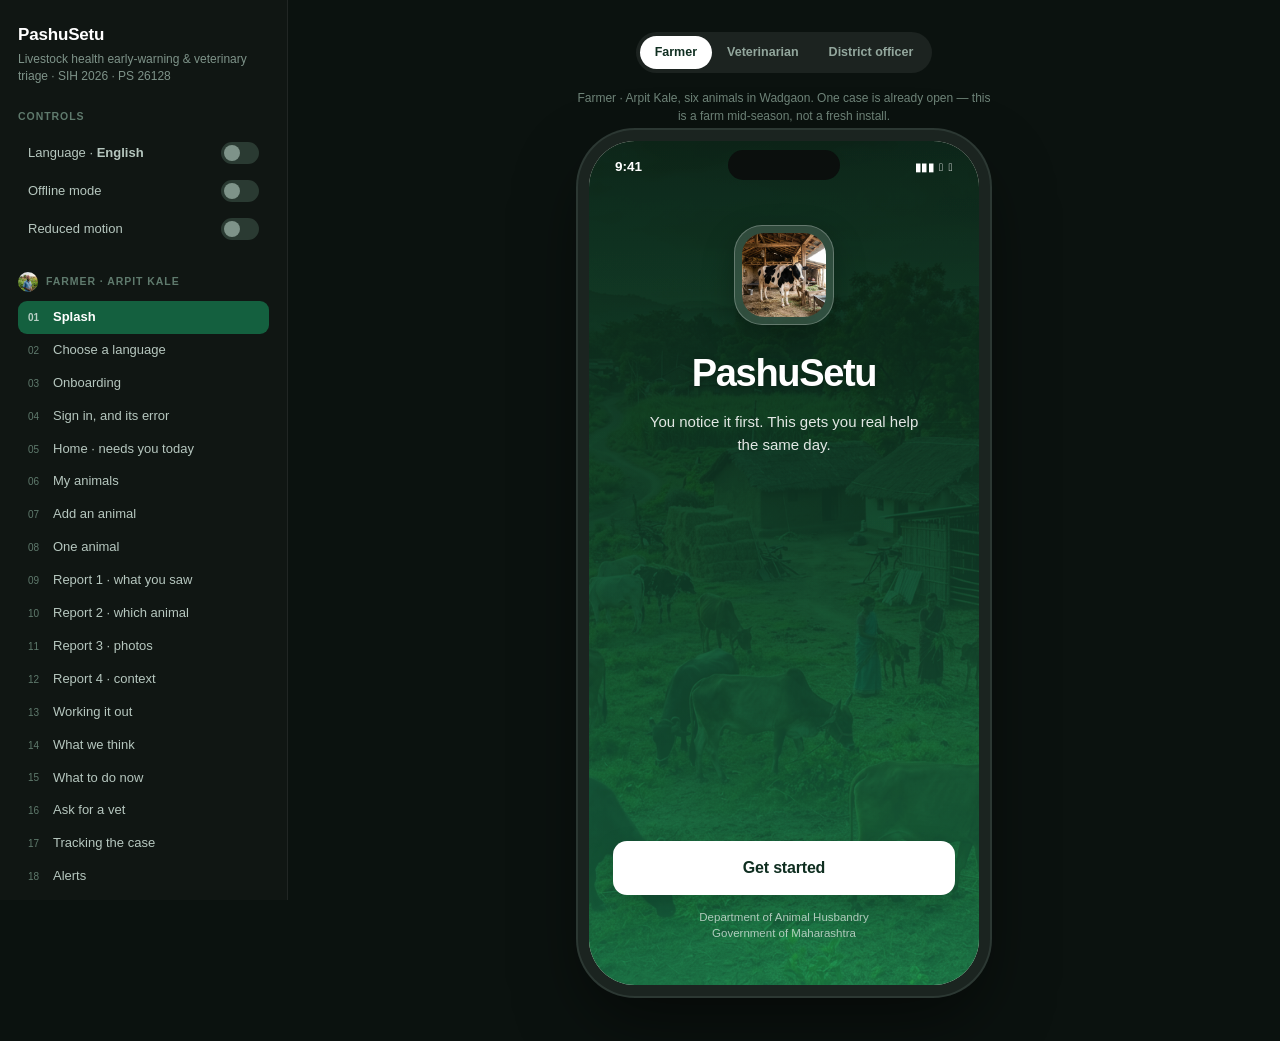
==== index.html @ 58abcb55 "Fix Vercel 500 crash, broken image paths, enable PWA, add animal feature and full i18n support" ====
<!doctype html>
<html lang="en">
<head>
<meta charset="utf-8">
<meta name="viewport" content="width=device-width,initial-scale=1,maximum-scale=1,user-scalable=no">
<meta name="theme-color" content="#12452E">
<meta name="mobile-web-app-capable" content="yes">
<meta name="apple-mobile-web-app-capable" content="yes">
<meta name="apple-mobile-web-app-status-bar-style" content="black-translucent">
<meta name="apple-mobile-web-app-title" content="PashuSetu">
<title>PashuSetu — Interactive Prototype</title>
<link rel="manifest" href="/manifest.webmanifest">
<link rel="icon" type="image/png" sizes="192x192" href="/icons/icon-192.png">
<link rel="apple-touch-icon" href="/icons/icon-192.png">
<link rel="stylesheet" href="styles.css?v=1787933871">
</head>
<body>
<div class="stage">

  <aside class="panel">
    <h1>PashuSetu</h1>
    <div class="sub">Livestock health early-warning &amp; veterinary triage · SIH 2026 · PS 26128</div>

    <div class="grp">
      <div class="grp-t">Controls</div>
      <button class="tog" id="tog-lang"><span>Language · <b id="langv">English</b></span><span class="sw"></span></button>
      <button class="tog" id="tog-off"><span>Offline mode</span><span class="sw"></span></button>
      <button class="tog" id="tog-rm"><span>Reduced motion</span><span class="sw"></span></button>
    </div>

    <div class="grp" id="nav-farmer">
      <div class="grp-t" style="display:flex;align-items:center;gap:8px"><img src="/images/farmer.png" style="width:20px;height:20px;border-radius:50%;object-fit:cover"> Farmer · Arpit Kale</div>
    </div>
    <div class="grp" id="nav-vet">
      <div class="grp-t" style="display:flex;align-items:center;gap:8px"><img src="/images/vet.png" style="width:20px;height:20px;border-radius:50%;object-fit:cover"> Veterinarian · Dr. Deshmukh</div>
    </div>
    <div class="grp" id="nav-officer">
      <div class="grp-t" style="display:flex;align-items:center;gap:8px"><img src="/images/officer.png" style="width:20px;height:20px;border-radius:50%;object-fit:cover"> District officer · Dr. Kulkarni</div>
    </div>
    <div class="grp" id="nav-states">
      <div class="grp-t">States &amp; edge cases</div>
    </div>
  </aside>

  <main class="devwrap">
    <div class="devhead">
      <div class="role">
        <button data-role="farmer" class="on">Farmer</button>
        <button data-role="vet">Veterinarian</button>
        <button data-role="officer">District officer</button>
      </div>
    </div>
    <div class="devnote" id="devnote">Tap through the app. Use the left panel to jump to any screen or toggle offline, language and reduced motion.</div>

    <div class="device" style="margin-top:16px">
      <div class="notch"></div>
      <div class="statusbar" id="sb">
        <span class="tabnum">9:41</span>
        <span class="sb-r"><span id="sb-net">▮▮▮</span><span>􀙇</span><span>􀛨</span></span>
      </div>
      <div class="viewport" id="vp"></div>
      <div class="scrim" id="scrim"></div>
      <div class="sheet" id="sheet"></div>
      <div class="pill" id="pill"></div>
      <div class="toast" id="toast"></div>
      <div class="interrupt" id="interrupt"></div>
    </div>
  </main>
</div>

<script src="data.js?v=1787933871"></script>
<script src="app.js?v=1787933871"></script>
<script>
if ('serviceWorker' in navigator) {
  window.addEventListener('load', function() {
    navigator.serviceWorker.register('/sw.js').then(function(reg) {
      console.log('PWA ServiceWorker registered:', reg.scope);
    }).catch(function(err) {
      console.log('PWA ServiceWorker registration failed:', err);
    });
  });
}
</script>
</body>
</html>
---- styles.css ----
/* ============================================================
   PashuSetu — Design System
   See ../docs/07-design-system.md
   ============================================================ */

:root{
  /* risk scale — desaturated one notch so it reads as information, not decoration */
  --risk-critical:#BE2C22; --risk-critical-bg:#FBEAE7; --risk-critical-ink:#8E1C15;
  --risk-high:#D2620F;     --risk-high-bg:#FAEDE1;     --risk-high-ink:#8A3F06;
  --risk-moderate:#DFA100; --risk-moderate-bg:#FAF1DA; --risk-moderate-ink:#7A5800;
  --risk-low:#2C7A45;      --risk-low-bg:#E7F2E9;      --risk-low-ink:#1F5B32;
  --risk-unknown:#8A867B;  --risk-unknown-bg:#F0EEE7;  --risk-unknown-ink:#5C594F;
  /* brand — one accent, used sparingly */
  --brand-900:#0F2E20; --brand-800:#12452E; --brand-700:#14603F; --brand-600:#1B7A4E;
  --brand-300:#8FC2A9; --brand-100:#E1EFE7; --brand-50:#F1F7F3;
  --accent-600:#B26B23; --accent-100:#F7EBDA;
  /* neutrals — warm paper, so white cards actually separate from the canvas */
  --ink-900:#191B17; --ink-800:#2A2D27; --ink-700:#3F423B; --ink-600:#66635A;
  --ink-400:#95917F; --line:#E5E0D5; --line-soft:#EFEBE2;
  --surface:#FFFFFF; --surface-2:#FAF8F3; --canvas:#F4F1E9;
  /* radius */
  --r-sm:12px; --r-md:16px; --r-lg:24px; --r-full:999px;
  /* elevation — three levels, used only for things genuinely above the page */
  --e1:0 1px 2px rgba(25,27,23,.04);
  --e2:0 6px 20px rgba(25,27,23,.09);
  --e3:0 16px 40px rgba(25,27,23,.18);
  /* motion */
  --m-instant:120ms; --m-quick:200ms; --m-flow:320ms;
  --ease:cubic-bezier(.2,0,0,1); --ease-flow:cubic-bezier(.32,.72,0,1);
}

*,*::before,*::after{box-sizing:border-box;margin:0;padding:0}
html{-webkit-text-size-adjust:100%}
body{
  font-family:-apple-system,BlinkMacSystemFont,"Segoe UI",Roboto,"Noto Sans Devanagari",sans-serif;
  background:#0B120F; color:var(--ink-900);
  font-size:16px; line-height:1.5; -webkit-font-smoothing:antialiased;
  -moz-osx-font-smoothing:grayscale; min-height:100vh;
}
/* type scale */
.t-display{font-size:52px;line-height:.98;font-weight:700;letter-spacing:-.04em}
.t-h1{font-size:30px;line-height:1.14;font-weight:700;letter-spacing:-.03em}
.t-h2{font-size:20px;line-height:1.3;font-weight:680;letter-spacing:-.018em}
.t-h3{font-size:16.5px;line-height:1.32;font-weight:650;letter-spacing:-.012em}
.over{font-size:11px;font-weight:700;letter-spacing:.10em;text-transform:uppercase;color:var(--ink-400)}
button{font:inherit;color:inherit;background:none;border:none;cursor:pointer;-webkit-tap-highlight-color:transparent}
input{font:inherit;color:inherit}
.tabnum{font-variant-numeric:tabular-nums}

/* ============================ STAGE ============================ */
.stage{display:flex;min-height:100vh;align-items:flex-start;gap:0}

/* -------- director panel -------- */
.panel{
  width:288px;flex:none;height:100vh;overflow-y:auto;position:sticky;top:0;
  background:#101613;border-right:1px solid rgba(255,255,255,.07);padding:22px 18px 40px;
}
.panel h1{font-size:17px;font-weight:700;color:#fff;letter-spacing:-.01em}
.panel .sub{font-size:12px;color:#7E9389;margin-top:3px;line-height:1.45}
.panel .grp{margin-top:24px}
.panel .grp-t{font-size:10.5px;font-weight:700;letter-spacing:.09em;text-transform:uppercase;color:#5F7A6D;margin-bottom:9px}
.jump{
  display:flex;align-items:center;gap:9px;width:100%;text-align:left;padding:8px 10px;border-radius:9px;
  font-size:13px;color:#B6C7BF;transition:background var(--m-instant),color var(--m-instant);line-height:1.3;
}
.jump:hover{background:rgba(255,255,255,.06);color:#fff}
.jump.on{background:var(--brand-700);color:#fff;font-weight:600}
.jump .n{font-size:10px;color:#5F7A6D;width:16px;flex:none;font-variant-numeric:tabular-nums}
.jump.on .n{color:rgba(255,255,255,.7)}

.tog{display:flex;align-items:center;justify-content:space-between;gap:8px;padding:8px 10px;border-radius:9px;width:100%;font-size:13px;color:#B6C7BF}
.tog:hover{background:rgba(255,255,255,.06)}
.sw{width:38px;height:22px;border-radius:99px;background:#2A3A32;position:relative;flex:none;transition:background var(--m-quick)}
.sw::after{content:"";position:absolute;top:3px;left:3px;width:16px;height:16px;border-radius:50%;background:#7E9389;transition:transform var(--m-quick) var(--ease),background var(--m-quick)}
.tog.on .sw{background:var(--brand-700)}
.tog.on .sw::after{transform:translateX(16px);background:#fff}

/* -------- device -------- */
.devwrap{flex:1;display:flex;flex-direction:column;align-items:center;padding:32px 24px 56px;min-height:100vh}
.devhead{display:flex;align-items:center;gap:10px;margin-bottom:16px;flex-wrap:wrap;justify-content:center}
.role{display:flex;background:rgba(255,255,255,.07);border-radius:var(--r-full);padding:4px}
.role button{padding:7px 15px;border-radius:var(--r-full);font-size:12.5px;font-weight:600;color:#93A79D;transition:all var(--m-quick) var(--ease)}
.role button.on{background:#fff;color:var(--brand-900)}
.devnote{font-size:12px;color:#6F8479;max-width:420px;text-align:center;line-height:1.5}

.device{
  width:390px;height:844px;background:var(--canvas);border-radius:46px;position:relative;overflow:hidden;
  box-shadow:0 0 0 11px #1B2420,0 0 0 13px #2C3833,0 30px 70px rgba(0,0,0,.55);
  flex:none;
}
.notch{position:absolute;top:9px;left:50%;transform:translateX(-50%);width:112px;height:30px;background:#0B0F0D;border-radius:99px;z-index:90}
.statusbar{position:absolute;top:0;left:0;right:0;height:52px;display:flex;align-items:center;justify-content:space-between;padding:0 26px;font-size:13.5px;font-weight:600;z-index:80;pointer-events:none;color:var(--ink-900)}
.statusbar.light{color:#fff}
.sb-r{display:flex;gap:5px;align-items:center;font-size:11px}

.viewport{position:absolute;inset:0;overflow:hidden}
.screen{
  position:absolute;inset:0;display:flex;flex-direction:column;background:var(--canvas);
  opacity:0;pointer-events:none;
}
.screen.active{opacity:1;pointer-events:auto;z-index:10}
.screen.in-f{animation:inF var(--m-flow) var(--ease-flow) both}
.screen.in-b{animation:inB var(--m-flow) var(--ease-flow) both}
@keyframes inF{from{opacity:0;transform:translateX(22px)}to{opacity:1;transform:none}}
@keyframes inB{from{opacity:0;transform:translateX(-22px)}to{opacity:1;transform:none}}

.body{flex:1;overflow-y:auto;overflow-x:hidden;padding-top:52px;-webkit-overflow-scrolling:touch;scrollbar-width:none}
.body::-webkit-scrollbar{display:none}
.body.nopad{padding-top:0}
.body.hasnav{padding-bottom:92px}
.pad{padding:0 18px}

/* ============================ CHROME ============================ */
.appbar{
  position:sticky;top:0;z-index:40;background:var(--canvas);padding:4px 18px 12px;
  display:flex;align-items:center;gap:12px;
}
.appbar::before{
  content:"";position:absolute;bottom:100%;left:-20px;right:-20px;height:70px;background:var(--canvas);pointer-events:none;
}
.appbar.solid{background:var(--surface);border-bottom:1px solid var(--line-soft)}
.appbar.solid::before{background:var(--surface)}
.appbar h2{font-size:21px;font-weight:700;letter-spacing:-.025em;flex:1}
.iconbtn{width:40px;height:40px;border-radius:var(--r-full);display:grid;place-items:center;flex:none;transition:background var(--m-instant)}
.iconbtn:hover{background:rgba(0,0,0,.05)}
.iconbtn:active{transform:scale(.92)}

.nav{
  position:absolute;bottom:0;left:0;right:0;height:88px;background:rgba(255,255,255,.92);
  backdrop-filter:blur(20px);border-top:1px solid var(--line-soft);
  display:flex;align-items:flex-start;padding:8px 6px 0;z-index:50;
}
.nav button{flex:1;display:flex;flex-direction:column;align-items:center;gap:3px;padding:6px 2px;color:var(--ink-400);transition:color var(--m-instant)}
.nav button .lbl{font-size:10.5px;font-weight:650;letter-spacing:-.005em}
.nav button.on{color:var(--brand-700)}
.nav button:active{transform:scale(.94)}
.nav .fab{flex:none;width:60px}
.fabbtn{
  width:56px;height:56px;border-radius:var(--r-full);background:var(--brand-700);color:#fff;
  display:grid;place-items:center;box-shadow:0 6px 18px rgba(20,96,63,.32);margin-top:-14px;
  transition:transform var(--m-quick) var(--ease-flow);
}
.fabbtn:active{transform:scale(.9)}
.navdot{position:absolute;top:4px;right:calc(50% - 18px);width:8px;height:8px;border-radius:50%;background:var(--risk-critical);border:2px solid #fff}

/* ============================ PRIMITIVES ============================ */
.card{background:var(--surface);border:1px solid var(--line);border-radius:var(--r-md);padding:16px}
.card.flat{border:1px solid var(--line)}
.card.raised{border-color:transparent;box-shadow:var(--e2)}
/* grouped inset section — the pattern Zocdoc / Places / Gentler Streak use.
   One container, hairline dividers, no per-row shadows. */
.group{background:var(--surface);border:1px solid var(--line);border-radius:var(--r-md);overflow:hidden}
.group>*+*{border-top:1px solid var(--line-soft)}
.grow-row{padding:14px 16px;display:flex;gap:12px;align-items:center;width:100%;text-align:left}
.sec-t{font-size:11px;font-weight:700;color:var(--ink-400);letter-spacing:.10em;text-transform:uppercase;
  margin:28px 0 11px;display:flex;align-items:flex-end;justify-content:space-between;gap:10px}
.sec-t .tiny,.sec-t .more{text-transform:none;letter-spacing:0;font-size:12px}
.sec-t .more{color:var(--brand-700);font-weight:650}

.btn{
  display:flex;align-items:center;justify-content:center;gap:8px;width:100%;height:54px;
  border-radius:14px;font-size:16px;font-weight:650;letter-spacing:-.012em;
  transition:transform var(--m-instant) var(--ease),opacity var(--m-instant),background var(--m-instant);
}
.btn:active{transform:scale(.978)}
.btn:disabled{opacity:.38;pointer-events:none}
.btn-p{background:var(--brand-700);color:#fff}
.btn-danger{background:var(--risk-critical);color:#fff}
.btn-s{background:var(--surface);color:var(--ink-900);border:1px solid var(--line)}
.btn-g{background:#EAE6DC;color:var(--ink-700)}
.btn-sm{height:42px;font-size:14px;border-radius:11px;width:auto;padding:0 16px}

.badge{
  display:inline-flex;align-items:center;gap:5px;padding:4px 9px;border-radius:var(--r-full);
  font-size:11.5px;font-weight:700;letter-spacing:.01em;line-height:1.3;white-space:nowrap;
}
.badge .gl{font-size:9px;line-height:1}
.b-critical{background:var(--risk-critical-bg);color:var(--risk-critical-ink)}
.b-high{background:var(--risk-high-bg);color:var(--risk-high-ink)}
.b-moderate{background:var(--risk-moderate-bg);color:var(--risk-moderate-ink)}
.b-low{background:var(--risk-low-bg);color:var(--risk-low-ink)}
.b-unknown{background:var(--risk-unknown-bg);color:var(--risk-unknown-ink)}
.b-info{background:#E9EFF9;color:#1B4E93}
.b-accent{background:var(--accent-100);color:#875014}

.chips{display:flex;gap:8px;overflow-x:auto;padding:2px 18px 2px;margin:0;scrollbar-width:none}
.chips::-webkit-scrollbar{display:none}
.chip{
  padding:8px 14px;border-radius:var(--r-full);background:var(--surface);border:1px solid var(--line);
  font-size:13.5px;font-weight:600;color:var(--ink-600);white-space:nowrap;flex:none;
  transition:all var(--m-instant) var(--ease);
}
.chip.on{background:var(--ink-900);border-color:var(--ink-900);color:#fff}
.chip:active{transform:scale(.95)}

.row{display:flex;align-items:center;gap:12px}
.grow{flex:1;min-width:0}
.trunc{overflow:hidden;text-overflow:ellipsis;white-space:nowrap}
.muted{color:var(--ink-600);font-size:13.5px}
.tiny{color:var(--ink-400);font-size:12px}
.divider{height:1px;background:var(--line-soft);margin:12px 0}

.avatar{width:52px;height:52px;border-radius:14px;object-fit:cover;flex:none;background:var(--surface-2)}
.avatar.sm{width:40px;height:40px;border-radius:11px}
.avatar.lg{width:64px;height:64px;border-radius:18px}
.ph{display:grid;place-items:center;font-size:22px;background:var(--brand-100)}

/* ============================ HOME ============================ */
.greet{padding:6px 18px 4px}
.greet .hi{font-size:13.5px;color:var(--ink-600)}
.greet .nm{font-size:30px;font-weight:700;letter-spacing:-.032em;margin-top:2px;line-height:1.1}
.greet .loc{font-size:12.5px;color:var(--ink-400);margin-top:3px;display:flex;align-items:center;gap:4px}

.attn{
  background:var(--surface);border:1px solid var(--line);border-radius:var(--r-md);overflow:hidden;
  border-left:3px solid var(--risk-critical);
}
.attn+.attn{margin-top:10px}
.attn.high{border-left-color:var(--risk-high)}
.attn.moderate{border-left-color:var(--risk-moderate)}
.attn.due{border-left-color:var(--accent-600)}
.attn-in{padding:14px;display:flex;gap:12px;align-items:flex-start}
.attn-t{font-size:16.5px;font-weight:680;letter-spacing:-.018em;line-height:1.28}
.attn-d{font-size:13px;color:var(--ink-600);margin-top:4px;line-height:1.45}
.attn-a{display:flex;gap:8px;padding:0 14px 14px}

.allclear{
  background:var(--surface);border:1px solid var(--line);
  border-radius:var(--r-md);padding:22px 18px;text-align:center;
}
.allclear .ic{font-size:30px}
.allclear .t{font-size:16.5px;font-weight:650;margin-top:8px}
.allclear .d{font-size:13.5px;color:var(--ink-600);margin-top:4px;line-height:1.5}

.qa{display:grid;grid-template-columns:repeat(4,1fr);gap:8px}
.qa button{
  background:var(--surface);border:1px solid var(--line);border-radius:14px;padding:14px 4px 11px;
  display:flex;flex-direction:column;align-items:center;gap:8px;transition:all var(--m-instant) var(--ease);
}
.qa button:active{transform:scale(.95);background:var(--surface-2)}
.qa .ic{font-size:21px;line-height:1}
.qa .lb{font-size:11px;font-weight:650;color:var(--ink-700);text-align:center;line-height:1.2;letter-spacing:-.01em}

.trend{display:flex;align-items:center;gap:14px}
.trend .big{font-size:38px;font-weight:700;letter-spacing:-.038em;line-height:1}
.delta{display:inline-flex;align-items:center;gap:2px;font-size:13.5px;font-weight:700;letter-spacing:-.01em}
.delta.up{color:var(--risk-low)}
.delta.down{color:var(--risk-high)}

.nearby{background:var(--accent-100);border:1px solid #EEDCC3;border-radius:var(--r-md);padding:14px}

/* ============================ HERD ============================ */
.search{
  display:flex;align-items:center;gap:9px;background:var(--surface);border:1px solid var(--line);
  border-radius:14px;padding:0 14px;height:48px;
}
.search input{border:none;outline:none;flex:1;background:none;font-size:15px}
.search input::placeholder{color:var(--ink-400)}

.alist{display:flex;flex-direction:column;gap:8px}
.aitem{background:var(--surface);border:1px solid var(--line);border-radius:var(--r-md);padding:11px;display:flex;gap:11px;align-items:center;transition:all var(--m-instant) var(--ease);text-align:left;width:100%}
.aitem:active{transform:scale(.985)}
.aitem .nm{font-size:16px;font-weight:660;letter-spacing:-.016em}
.aitem .meta{font-size:12.5px;color:var(--ink-600);margin-top:2px}
.aitem .tag{font-size:10.5px;color:var(--ink-400);margin-top:3px;font-variant-numeric:tabular-nums}

/* ============================ ANIMAL ============================ */
.hero-img{width:100%;height:210px;object-fit:cover;background:var(--brand-100)}
.hero-ov{position:absolute;top:0;left:0;right:0;height:210px;background:linear-gradient(180deg,rgba(0,0,0,.42) 0%,rgba(0,0,0,0) 42%)}
.tabs{display:flex;gap:0;border-bottom:1px solid var(--line);background:var(--surface);position:sticky;top:0;z-index:20}
.tabs button{flex:1;padding:13px 4px 11px;font-size:14px;font-weight:650;color:var(--ink-400);position:relative;transition:color var(--m-quick)}
.tabs button.on{color:var(--brand-700)}
.tabs .ink{position:absolute;bottom:-1px;height:2.5px;background:var(--brand-700);border-radius:2px;transition:all var(--m-flow) var(--ease-flow)}

.tl{position:relative;padding-left:26px}
.tl::before{content:"";position:absolute;left:7px;top:8px;bottom:10px;width:2px;background:var(--line)}
.tl-i{position:relative;padding-bottom:20px}
.tl-i::before{content:"";position:absolute;left:-23px;top:5px;width:12px;height:12px;border-radius:50%;background:var(--surface);border:2.5px solid var(--brand-300)}
.tl-i.crit::before{border-color:var(--risk-critical);background:var(--risk-critical)}
.tl-i .d{font-size:11.5px;color:var(--ink-400);font-weight:600}
.tl-i .t{font-size:14.5px;font-weight:650;margin-top:2px}
.tl-i .s{font-size:13px;color:var(--ink-600);margin-top:3px;line-height:1.45}

/* ============================ REPORT FLOW ============================ */
.prog{height:3px;background:var(--line-soft);border-radius:2px;overflow:hidden;margin:0 18px}
.prog i{display:block;height:100%;background:var(--brand-700);border-radius:2px;transition:width var(--m-flow) var(--ease-flow)}
.stepn{font-size:11px;font-weight:700;color:var(--ink-400);letter-spacing:.10em}
.q{font-size:27px;font-weight:700;letter-spacing:-.032em;line-height:1.18;margin-top:16px}
.qsub{font-size:14px;color:var(--ink-600);margin-top:7px;line-height:1.5}

.tiles{display:grid;grid-template-columns:repeat(3,1fr);gap:9px;margin-top:18px}
.tile{
  background:var(--surface);border:1px solid var(--line);border-radius:14px;
  padding:13px 6px 11px;display:flex;flex-direction:column;align-items:center;gap:7px;min-height:96px;
  justify-content:center;transition:all var(--m-instant) var(--ease);position:relative;
}
.tile .ic{font-size:24px;line-height:1}
.tile .lb{font-size:12px;font-weight:650;text-align:center;line-height:1.25;color:var(--ink-700)}
.tile.on{border-color:var(--brand-700);border-width:1.5px;background:var(--brand-50);box-shadow:0 0 0 3px rgba(20,96,63,.08)}
.tile.on .lb{color:var(--brand-700)}
.tile:active{transform:scale(.955)}
.tile .tick{position:absolute;top:6px;right:6px;width:17px;height:17px;border-radius:50%;background:var(--brand-700);color:#fff;display:grid;place-items:center;font-size:10px;animation:pop var(--m-quick) var(--ease-flow)}
@keyframes pop{from{transform:scale(0)}to{transform:scale(1)}}

.voice{
  display:flex;align-items:center;gap:12px;background:var(--surface);border:1px solid var(--line);
  border-radius:14px;padding:12px 14px;width:100%;margin-top:14px;transition:all var(--m-quick) var(--ease);
}
.voice:active{transform:scale(.985);background:var(--surface-2)}
.voice .mic{width:40px;height:40px;border-radius:12px;background:var(--brand-100);color:var(--brand-700);display:grid;place-items:center;font-size:17px;flex:none}
.voice .t{font-size:15px;font-weight:660;text-align:left;letter-spacing:-.012em}
.voice .s{font-size:12px;color:var(--ink-600);text-align:left;margin-top:1px}
.voice.rec{border-color:var(--risk-critical);background:var(--risk-critical-bg)}
.voice.rec .mic{background:var(--risk-critical);color:#fff;animation:mic 1.1s ease-in-out infinite}
@keyframes mic{0%,100%{box-shadow:0 0 0 0 rgba(198,40,40,.4)}50%{box-shadow:0 0 0 10px rgba(198,40,40,0)}}
.wave{display:flex;align-items:center;gap:2.5px;height:22px}
.wave i{width:2.5px;background:var(--risk-critical);border-radius:2px;animation:wv .85s ease-in-out infinite}
@keyframes wv{0%,100%{height:5px}50%{height:20px}}

.pick{display:flex;flex-direction:column;gap:8px;margin-top:16px}
.pk{
  display:flex;align-items:center;gap:11px;background:var(--surface);border:1px solid var(--line);
  border-radius:var(--r-sm);padding:10px;transition:all var(--m-instant) var(--ease);text-align:left;
}
.pk.on{border-color:var(--brand-600);background:var(--brand-50)}
.pk .box{width:22px;height:22px;border-radius:7px;border:2px solid var(--line);flex:none;display:grid;place-items:center;font-size:11px;color:#fff;transition:all var(--m-instant)}
.pk.on .box{background:var(--brand-700);border-color:var(--brand-700)}

.stepper{display:flex;align-items:center;justify-content:space-between;background:var(--surface);border:1px solid var(--line);border-radius:14px;padding:10px 12px;margin-top:9px}
.stepper.warn{border-color:var(--risk-critical);background:#FFF6F6}
.stepper .lb{font-size:14.5px;font-weight:600}
.stbtn{width:38px;height:38px;border-radius:11px;background:#EFEBE1;display:grid;place-items:center;font-size:19px;font-weight:600;color:var(--ink-700)}
.stbtn:active{transform:scale(.9)}
.stbtn:disabled{opacity:.35}
.stval{width:44px;text-align:center;font-size:20px;font-weight:700;font-variant-numeric:tabular-nums}

.segs{display:flex;gap:7px;flex-wrap:wrap;margin-top:9px}
.seg{padding:9px 15px;border-radius:var(--r-full);border:1px solid var(--line);background:var(--surface);font-size:13.5px;font-weight:600;color:var(--ink-600);transition:all var(--m-instant)}
.seg.on{background:var(--brand-700);border-color:var(--brand-700);color:#fff}
.seg:active{transform:scale(.95)}

.photos{display:grid;grid-template-columns:1fr 1fr;gap:9px;margin-top:16px}
.pslot{
  aspect-ratio:4/3;border-radius:14px;border:1.5px dashed var(--line);background:var(--surface);
  display:flex;flex-direction:column;align-items:center;justify-content:center;gap:6px;color:var(--ink-400);
  font-size:12.5px;font-weight:600;overflow:hidden;position:relative;transition:all var(--m-quick)
}
.pslot.filled{border-style:solid;border-color:var(--brand-300)}
.pslot img{width:100%;height:100%;object-fit:cover}
.pslot .rm{position:absolute;top:6px;right:6px;width:24px;height:24px;border-radius:50%;background:rgba(0,0,0,.6);color:#fff;display:grid;place-items:center;font-size:12px}
.pslot .up{position:absolute;inset:auto 0 0 0;height:3px;background:rgba(255,255,255,.5)}
.pslot .up i{display:block;height:100%;background:var(--brand-600);animation:upl 1.4s var(--ease-flow) forwards}
@keyframes upl{from{width:0}to{width:100%}}
.guide{background:var(--surface-2);border:1px solid var(--line-soft);border-radius:var(--r-sm);padding:12px 14px;margin-top:12px;font-size:13.5px;color:var(--ink-700);line-height:1.55}

.footer{padding:12px 18px calc(12px + env(safe-area-inset-bottom));background:var(--canvas);border-top:1px solid var(--line-soft)}
.footer.solid{background:var(--surface)}

/* ============================ ASSESSING ============================ */
.assessing{flex:1;display:flex;flex-direction:column;align-items:center;justify-content:center;padding:0 34px;text-align:center}
.orb{width:78px;height:78px;border-radius:50%;background:conic-gradient(from 0deg,var(--brand-600),var(--brand-300),var(--brand-100),var(--brand-600));animation:spin 1.5s linear infinite;display:grid;place-items:center;position:relative}
.orb::after{content:"";position:absolute;inset:7px;border-radius:50%;background:var(--canvas)}
.orb .gl{position:relative;z-index:2;font-size:26px}
@keyframes spin{to{transform:rotate(360deg)}}
.reasons{margin-top:30px;display:flex;flex-direction:column;gap:11px;width:100%}
.rline{display:flex;align-items:center;gap:9px;font-size:14px;color:var(--ink-600);opacity:0;transform:translateY(6px);text-align:left}
.rline.show{animation:rIn 380ms var(--ease) forwards}
@keyframes rIn{to{opacity:1;transform:none}}
.rline .tk{width:19px;height:19px;border-radius:50%;background:var(--brand-100);color:var(--brand-700);display:grid;place-items:center;font-size:10px;flex:none}

/* ============================ ASSESSMENT ============================ */
.verdict{background:var(--surface);border:1px solid var(--line);border-radius:var(--r-lg);overflow:hidden}
.verdict-top{padding:16px 18px 20px;text-align:center;position:relative}
.verdict-top.critical{background:linear-gradient(165deg,#FBEAE7,#fff 62%)}
.verdict-top.high{background:linear-gradient(165deg,#FBEFE3,#fff 62%)}
.verdict-top.moderate{background:linear-gradient(165deg,#FAF1DA,#fff 62%)}
.verdict-top.low{background:linear-gradient(165deg,#E7F2E9,#fff 62%)}
.gauge{position:relative;width:138px;height:138px;margin:0 auto}
.gauge svg{transform:rotate(-90deg)}
.gauge .val{position:absolute;inset:0;display:flex;flex-direction:column;align-items:center;justify-content:center}
.gauge .num{font-size:42px;font-weight:700;letter-spacing:-.038em;line-height:1;font-variant-numeric:tabular-nums}
.gauge .of{font-size:11px;color:var(--ink-400);font-weight:600;margin-top:2px}
.arc{transition:stroke-dashoffset 900ms var(--ease-flow)}

.act-now{background:var(--brand-900);color:#fff;border-radius:var(--r-md);padding:16px;margin-top:14px}
.act-now .k{font-size:11px;font-weight:700;letter-spacing:.09em;text-transform:uppercase;color:var(--brand-300)}
.act-now .t{font-size:21px;font-weight:700;letter-spacing:-.028em;margin-top:7px;line-height:1.22}
.act-now .d{font-size:13.5px;color:rgba(255,255,255,.78);margin-top:6px;line-height:1.5}

.acc{background:var(--surface);border:1px solid var(--line);border-radius:var(--r-md);overflow:hidden;margin-top:10px}
.acc-h{display:flex;align-items:center;gap:10px;padding:15px 16px;width:100%;text-align:left}
.acc-h .t{font-size:14.5px;font-weight:650;flex:1}
.acc-h .cv{transition:transform var(--m-quick) var(--ease)}
.acc.open .acc-h .cv{transform:rotate(180deg)}
.acc-b{max-height:0;overflow:hidden;transition:max-height var(--m-flow) var(--ease-flow)}
.acc.open .acc-b{max-height:520px}
.acc-in{padding:0 16px 16px}
.ev{display:flex;gap:10px;padding:9px 0;border-top:1px solid var(--line-soft)}
.ev .dot{width:7px;height:7px;border-radius:50%;margin-top:6px;flex:none}
.ev .t{font-size:13.5px;font-weight:600;line-height:1.35}
.ev .w{font-size:11.5px;color:var(--ink-400);margin-top:2px}

.conf{display:flex;align-items:center;gap:11px;background:var(--surface-2);border:1px solid var(--line-soft);border-radius:var(--r-sm);padding:12px 14px;margin-top:10px}
.confbar{flex:1;height:6px;background:#E4E0D6;border-radius:3px;overflow:hidden}
.confbar i{display:block;height:100%;background:var(--brand-700);border-radius:3px;transition:width 700ms var(--ease-flow)}

.disclaim{display:flex;gap:10px;background:var(--risk-moderate-bg);border:1px solid #EFDFB4;border-radius:var(--r-sm);padding:12px 14px;margin-top:10px}
.disclaim .tx{font-size:13px;color:var(--risk-moderate-ink);line-height:1.55}

.wrongbtn{width:100%;padding:13px;text-align:center;font-size:13.5px;font-weight:650;color:var(--ink-600);border:1px solid var(--line);border-radius:var(--r-sm);background:var(--surface);margin-top:10px}

/* ============================ ACTION PLAN ============================ */
.plan{display:flex;flex-direction:column;gap:9px}
.pstep{background:var(--surface);border:1px solid var(--line);border-radius:var(--r-md);padding:14px;display:flex;gap:12px;align-items:flex-start;text-align:left;width:100%;transition:all var(--m-quick) var(--ease)}
.pstep .n{width:28px;height:28px;border-radius:50%;background:#EFEBE1;color:var(--ink-600);display:grid;place-items:center;font-size:13px;font-weight:700;flex:none;transition:all var(--m-quick) var(--ease)}
.pstep .t{font-size:15px;font-weight:650;line-height:1.3;transition:all var(--m-quick)}
.pstep .d{font-size:13px;color:var(--ink-600);margin-top:4px;line-height:1.5}
.pstep.done{background:var(--surface-2)}
.pstep.done .n{background:var(--brand-700);color:#fff}
.pstep.done .t{color:var(--ink-400);text-decoration:line-through}
.planbar{display:flex;align-items:center;gap:10px;margin-bottom:12px}
.planbar .bar{flex:1;height:6px;background:#E4E0D6;border-radius:3px;overflow:hidden}
.planbar .bar i{display:block;height:100%;background:var(--brand-700);transition:width var(--m-flow) var(--ease-flow)}

/* ============================ ALERTS / CASES ============================ */
.alert{background:var(--surface);border:1px solid var(--line);border-radius:var(--r-md);padding:14px;display:flex;gap:12px;text-align:left;width:100%;position:relative}
.alert.unread::after{content:"";position:absolute;top:14px;right:14px;width:8px;height:8px;border-radius:50%;background:var(--brand-700)}
.alert .ai{width:38px;height:38px;border-radius:11px;display:grid;place-items:center;font-size:17px;flex:none}
.alert .t{font-size:14.5px;font-weight:650;line-height:1.35;padding-right:14px}
.alert .d{font-size:13px;color:var(--ink-600);margin-top:4px;line-height:1.45}
.alert .m{font-size:11.5px;color:var(--ink-400);margin-top:7px}

.track{display:flex;flex-direction:column;gap:0;margin-top:4px}
.tstep{display:flex;gap:12px;padding-bottom:16px;position:relative}
.tstep:not(:last-child)::before{content:"";position:absolute;left:11px;top:24px;bottom:0;width:2px;background:var(--line)}
.tstep.done:not(:last-child)::before{background:var(--brand-300)}
.tdot{width:24px;height:24px;border-radius:50%;background:var(--surface);border:2px solid var(--line);flex:none;display:grid;place-items:center;font-size:11px;z-index:2}
.tstep.done .tdot{background:var(--brand-600);border-color:var(--brand-600);color:#fff}
.tstep.now .tdot{border-color:var(--brand-600);animation:np 1.6s ease-in-out infinite}
@keyframes np{0%,100%{box-shadow:0 0 0 0 rgba(31,122,77,.35)}50%{box-shadow:0 0 0 7px rgba(31,122,77,0)}}
.tstep .t{font-size:14.5px;font-weight:650}
.tstep .s{font-size:12.5px;color:var(--ink-600);margin-top:2px}

/* ============================ VET ============================ */
.vhead{background:var(--brand-900);color:#fff;padding:56px 18px 18px;margin-bottom:-14px}
.vhead .nm{font-size:26px;font-weight:700;letter-spacing:-.03em}
.vhead .sb{font-size:13px;color:var(--brand-300);margin-top:3px}
.vstats{display:grid;grid-template-columns:repeat(3,1fr);gap:9px;margin-top:16px}
.vstat{background:rgba(255,255,255,.09);border-radius:var(--r-sm);padding:11px 12px}
.vstat .n{font-size:26px;font-weight:700;letter-spacing:-.03em;line-height:1}
.vstat .l{font-size:11px;color:var(--brand-300);margin-top:4px;font-weight:600}

.qitem{background:var(--surface);border:1px solid var(--line);border-radius:var(--r-md);overflow:hidden;text-align:left;width:100%;display:block;transition:all var(--m-instant) var(--ease)}
.qitem:active{transform:scale(.99)}
.qitem{border-left-width:3px;border-left-style:solid}
.qitem-in{padding:13px 14px;display:flex;gap:12px}
.qitem .id{font-size:11px;font-weight:700;color:var(--ink-400);letter-spacing:.04em}
.qitem .t{font-size:15.5px;font-weight:660;margin-top:4px;line-height:1.28;letter-spacing:-.014em}
.qitem .m{font-size:12.5px;color:var(--ink-600);margin-top:6px;display:flex;gap:6px 12px;flex-wrap:wrap;align-items:center}
.qitem .m span{display:inline-flex;align-items:center;gap:4px;white-space:nowrap}
.qitem .thumb{width:58px;height:58px;border-radius:11px;object-fit:cover;flex:none;background:var(--line-soft)}

.ctx{background:#EDF2FA;border:1px solid #D8E3F3;border-radius:var(--r-sm);padding:13px 14px;margin-top:10px}
.ctx .t{font-size:13.5px;font-weight:700;color:#1B4E93}
.ctx .d{font-size:13px;color:#33507F;margin-top:4px;line-height:1.5}

.actgrid{display:grid;grid-template-columns:1fr 1fr;gap:9px}

/* ============================ MAP ============================ */
.map{position:relative;height:396px;background:#E9E5DA;overflow:hidden}
.map svg{position:absolute;inset:0;width:100%;height:100%}
.zone{cursor:pointer;transition:opacity var(--m-quick)}
.zone circle.pulse{animation:zp 2.6s ease-out infinite}
@keyframes zp{0%{r:8;opacity:.55}100%{r:44;opacity:0}}
.legend{position:absolute;right:14px;bottom:14px;background:rgba(255,255,255,.95);border-radius:var(--r-sm);padding:10px 12px;box-shadow:var(--e2);font-size:11.5px}
.legend .lr{display:flex;align-items:center;gap:7px;padding:2.5px 0}
.legend .sw2{width:16px;height:9px;border-radius:3px}
.fresh{position:absolute;top:60px;left:50%;transform:translateX(-50%);background:rgba(20,24,28,.82);color:#fff;padding:6px 13px;border-radius:var(--r-full);font-size:11.5px;font-weight:600;backdrop-filter:blur(6px);white-space:nowrap}
.zrail{display:flex;gap:9px;overflow-x:auto;padding:12px 18px;margin:0;scrollbar-width:none}
.zrail::-webkit-scrollbar{display:none}
.zcard{flex:none;width:252px;background:var(--surface);border:1px solid var(--line);border-radius:var(--r-md);box-shadow:var(--e2);padding:14px;text-align:left;transition:transform var(--m-instant) var(--ease)}
.zcard:active{transform:scale(.98)}
.zcard .t{font-size:15px;font-weight:700;letter-spacing:-.01em}
.zstats{display:flex;gap:14px;margin-top:9px}
.zstats div .n{font-size:17px;font-weight:700;line-height:1}
.zstats div .l{font-size:10.5px;color:var(--ink-400);margin-top:2px;font-weight:600}

/* ============================ OFFICER ============================ */
.ohead{background:linear-gradient(155deg,#143D2B,#1B5138);color:#fff;padding:56px 18px 20px}
.kpis{display:grid;grid-template-columns:repeat(3,1fr);gap:9px;margin-top:16px}
.kpi{background:rgba(255,255,255,.1);border-radius:var(--r-sm);padding:12px}
.kpi .n{font-size:27px;font-weight:700;letter-spacing:-.032em;line-height:1}
.kpi .l{font-size:10.5px;color:var(--brand-300);margin-top:5px;font-weight:600;line-height:1.3}
.spark{width:100%;height:38px;margin-top:6px}
.cluster{background:var(--surface);border:1px solid var(--line);border-radius:var(--r-md);padding:14px;text-align:left;width:100%;border-left:3px solid var(--risk-high)}
.cluster.critical{border-left-color:var(--risk-critical)}
.lead{background:var(--risk-low-bg);border:1px solid #D5E7D9;border-radius:var(--r-sm);padding:13px 14px;margin-top:10px}
.lead .n{font-size:22px;font-weight:700;color:var(--risk-low);letter-spacing:-.02em}
.lead .l{font-size:13px;color:var(--risk-low-ink);margin-top:3px;line-height:1.45}

/* ============================ STATES ============================ */
.skel{background:linear-gradient(90deg,#E9E5DA 25%,#F3F0E8 50%,#E9E5DA 75%);background-size:220% 100%;animation:sh 1.4s linear infinite;border-radius:8px}
@keyframes sh{from{background-position:220% 0}to{background-position:-220% 0}}
.sk-card{background:var(--surface);border:1px solid var(--line);border-radius:var(--r-md);padding:14px;display:flex;gap:12px;align-items:center}

.empty{text-align:center;padding:44px 26px}
.empty .ic{width:76px;height:76px;border-radius:24px;background:var(--surface);border:1px solid var(--line);display:grid;place-items:center;font-size:32px;margin:0 auto 16px}
.empty .t{font-size:20px;font-weight:700;letter-spacing:-.025em}
.empty .d{font-size:14px;color:var(--ink-600);margin-top:7px;line-height:1.55}
.empty .btn{margin-top:20px}

.errbox{display:flex;gap:10px;background:var(--risk-critical-bg);border:1px solid #F2CFC9;border-radius:var(--r-sm);padding:12px 13px}
.errbox .tx{font-size:13.5px;color:var(--risk-critical-ink);line-height:1.5}
.inperr{font-size:12.5px;color:var(--risk-critical);margin-top:6px;display:flex;align-items:center;gap:5px;animation:shk 320ms}
@keyframes shk{0%,100%{transform:translateX(0)}25%{transform:translateX(-4px)}75%{transform:translateX(4px)}}

.field{margin-top:14px}
.field label{font-size:13px;font-weight:650;color:var(--ink-700);display:block;margin-bottom:6px}
.inp{width:100%;height:52px;border:1px solid var(--line);border-radius:14px;padding:0 14px;background:var(--surface);outline:none;font-size:16px;transition:border-color var(--m-instant)}
.inp:focus{border-color:var(--brand-700);box-shadow:0 0 0 3px rgba(20,96,63,.09)}
.inp.bad{border-color:var(--risk-critical)}

/* sync pill */
.pill{
  position:absolute;left:50%;bottom:104px;transform:translateX(-50%) translateY(70px);z-index:70;
  background:rgba(20,24,28,.92);color:#fff;border-radius:var(--r-full);padding:10px 16px;
  display:flex;align-items:center;gap:9px;font-size:13px;font-weight:600;backdrop-filter:blur(10px);
  box-shadow:var(--e3);opacity:0;transition:all var(--m-flow) var(--ease-flow);white-space:nowrap;max-width:340px;
}
.pill.show{transform:translateX(-50%) translateY(0);opacity:1}
.pill .sp{width:15px;height:15px;border:2px solid rgba(255,255,255,.3);border-top-color:#fff;border-radius:50%;animation:spin .8s linear infinite;flex:none}
.pill .rt{color:var(--brand-300);font-weight:700;text-decoration:underline}

.offbar{
  margin-bottom:2px;
  background:#3A4249;color:#fff;font-size:12.5px;font-weight:600;padding:9px 18px;
  display:flex;align-items:center;gap:8px;position:relative;z-index:45;
}
.offbar .cnt{margin-left:auto;background:rgba(255,255,255,.16);padding:2px 8px;border-radius:var(--r-full);font-size:11px}

.pendrow{display:flex;align-items:center;gap:10px;padding:11px 0;border-bottom:1px solid var(--line-soft)}
.pendrow .st{font-size:11.5px;font-weight:700}
.pendrow.fail .st{color:var(--risk-critical)}
.pendrow.ok .st{color:var(--risk-low)}
.pendrow.wait .st{color:var(--ink-400)}

/* sheet */
.scrim{position:absolute;inset:0;background:rgba(10,14,12,.5);z-index:95;opacity:0;pointer-events:none;transition:opacity var(--m-quick)}
.scrim.show{opacity:1;pointer-events:auto}
.sheet{
  position:absolute;left:0;right:0;bottom:0;z-index:96;background:var(--surface);
  border-radius:var(--r-lg) var(--r-lg) 0 0;padding:8px 18px calc(22px + env(safe-area-inset-bottom));
  transform:translateY(100%);transition:transform var(--m-flow) var(--ease-flow);max-height:78%;overflow-y:auto;
}
.sheet.show{transform:none}
.grab{width:38px;height:4px;background:var(--line);border-radius:2px;margin:6px auto 14px}
.sheet h3{font-size:19px;font-weight:700;letter-spacing:-.02em}

.toast{
  position:absolute;left:18px;right:18px;bottom:100px;z-index:97;background:var(--brand-900);color:#fff;
  border-radius:var(--r-sm);padding:13px 15px;font-size:14px;font-weight:600;display:flex;align-items:center;gap:10px;
  box-shadow:var(--e3);transform:translateY(16px);opacity:0;pointer-events:none;transition:all var(--m-quick) var(--ease-flow);
}
.toast.show{transform:none;opacity:1}

/* critical interrupt */
.interrupt{
  position:absolute;inset:0;z-index:98;background:#BE2222;color:#fff;
  display:flex;flex-direction:column;justify-content:center;padding:0 30px;text-align:center;
  opacity:0;pointer-events:none;transition:opacity var(--m-quick);
}
.interrupt.show{opacity:1;pointer-events:auto}
.interrupt .ic{font-size:52px;animation:pulse2 900ms var(--ease) 2}
@keyframes pulse2{0%,100%{transform:scale(1)}50%{transform:scale(1.16)}}
.interrupt h3{font-size:27px;font-weight:700;letter-spacing:-.02em;margin-top:18px;line-height:1.2}
.interrupt p{font-size:15px;margin-top:12px;line-height:1.55;color:rgba(255,255,255,.9)}

/* Devanagari optical compensation — Marathi renders ~15% smaller than Latin
   at the same point size, so labels and micro-copy get a step up. */
.lang-mr .tile .lb{font-size:13px}
.lang-mr .nav button .lbl{font-size:11.5px}
.lang-mr .qa .lb{font-size:12px}
.lang-mr .muted{font-size:14.5px}
.lang-mr .tiny{font-size:13px}
.lang-mr .chip,.lang-mr .seg{font-size:14.5px}
.lang-mr .over,.lang-mr .sec-t{font-size:12px;letter-spacing:.04em}

/* reduced motion */
.rm *,.rm *::before,.rm *::after{
  animation-duration:1ms!important;animation-iteration-count:1!important;
  transition-duration:120ms!important;
}
.rm .screen.in-f,.rm .screen.in-b{animation:fadeOnly 120ms both}
@keyframes fadeOnly{from{opacity:0}to{opacity:1}}

@media (max-width:1120px){
  .panel{display:none}
  .devwrap{padding:20px 12px 40px}
}
@media (max-height:900px){
  .device{transform-origin:top center}
}


/* ============================================================
   Additions for the drawn icon set and the unified top bar
   ============================================================ */
.barpad{width:40px;flex:none}
.appbar .iconbtn{color:var(--ink-700)}
.appbar h2{min-width:0;overflow:hidden;text-overflow:ellipsis;white-space:nowrap}

.spin{width:17px;height:17px;border:2px solid rgba(255,255,255,.35);border-top-color:#fff;
  border-radius:50%;display:inline-block;animation:spin .8s linear infinite}
.pbar{height:6px;background:#E4E0D6;border-radius:4px;overflow:hidden}
.pbar i{display:block;height:100%;border-radius:4px;transition:width var(--m-flow) var(--ease-flow)}
.sheetup{background:var(--canvas);border-radius:22px 22px 0 0;margin-top:-16px;
  padding-top:18px;min-height:470px;position:relative;z-index:2}

/* icons sit optically centred wherever they are used */
.qa .ic{color:var(--brand-700);height:24px;display:grid;place-items:center}
.tile .ic{color:var(--ink-700);height:32px;display:grid;place-items:center}
.tile .ic svg{width:32px;height:32px}
.tile.on .ic{color:var(--brand-700)}
.tile .tick{display:grid;place-items:center}
.tile .tick svg{width:10px;height:10px}
.alert .ai{color:var(--ink-700)}
.alert .ai svg{width:20px;height:20px}
.empty .ic{color:var(--brand-700)}
.empty .ic svg{width:32px;height:32px}
.allclear .ic{color:var(--risk-low);display:grid;place-items:center;height:34px}
.allclear .ic svg{width:30px;height:30px}
.orb .gl{color:var(--brand-700);display:grid;place-items:center}
.orb .gl svg{width:26px;height:26px}
.avatar.ph{display:grid;place-items:center}
.avatar.ph svg{width:24px;height:24px}
.avatar.lg.ph svg{width:28px;height:28px}
.avatar.sm.ph svg{width:19px;height:19px}
.badge .gl{display:inline-flex;align-items:center;line-height:0}
.search svg{color:var(--ink-400);flex:none}
.voice .mic svg{width:19px;height:19px}
.pslot svg{color:var(--ink-400)}
.pslot .rm{display:grid;place-items:center}
.pslot .rm svg{width:12px;height:12px}
.nearby svg{flex:none}
.qitem .m svg{flex:none;opacity:.65}
.lead .row>span:first-child{flex:none;margin-top:2px}
.pstep .n svg{width:12px;height:12px}
.tstep .tdot svg{width:11px;height:11px}
.tdot{display:grid;place-items:center}
.rline .tk{display:grid;place-items:center}
.rline .tk svg{width:9px;height:9px}
.pendrow .st{white-space:nowrap}
.interrupt .ic{display:grid;place-items:center}
.interrupt .ic svg{width:52px;height:52px;stroke-width:1.6}
.toast svg{flex:none}
.pill svg{flex:none}
.cluster{border-left-style:solid}
.legend .over{color:var(--ink-600)}
.acc-h .cv{display:grid;place-items:center;color:var(--ink-400)}
.nav button svg{flex:none}
.fabbtn svg{stroke-width:2.4}
.sb-r{font-variant-numeric:tabular-nums;letter-spacing:.04em}
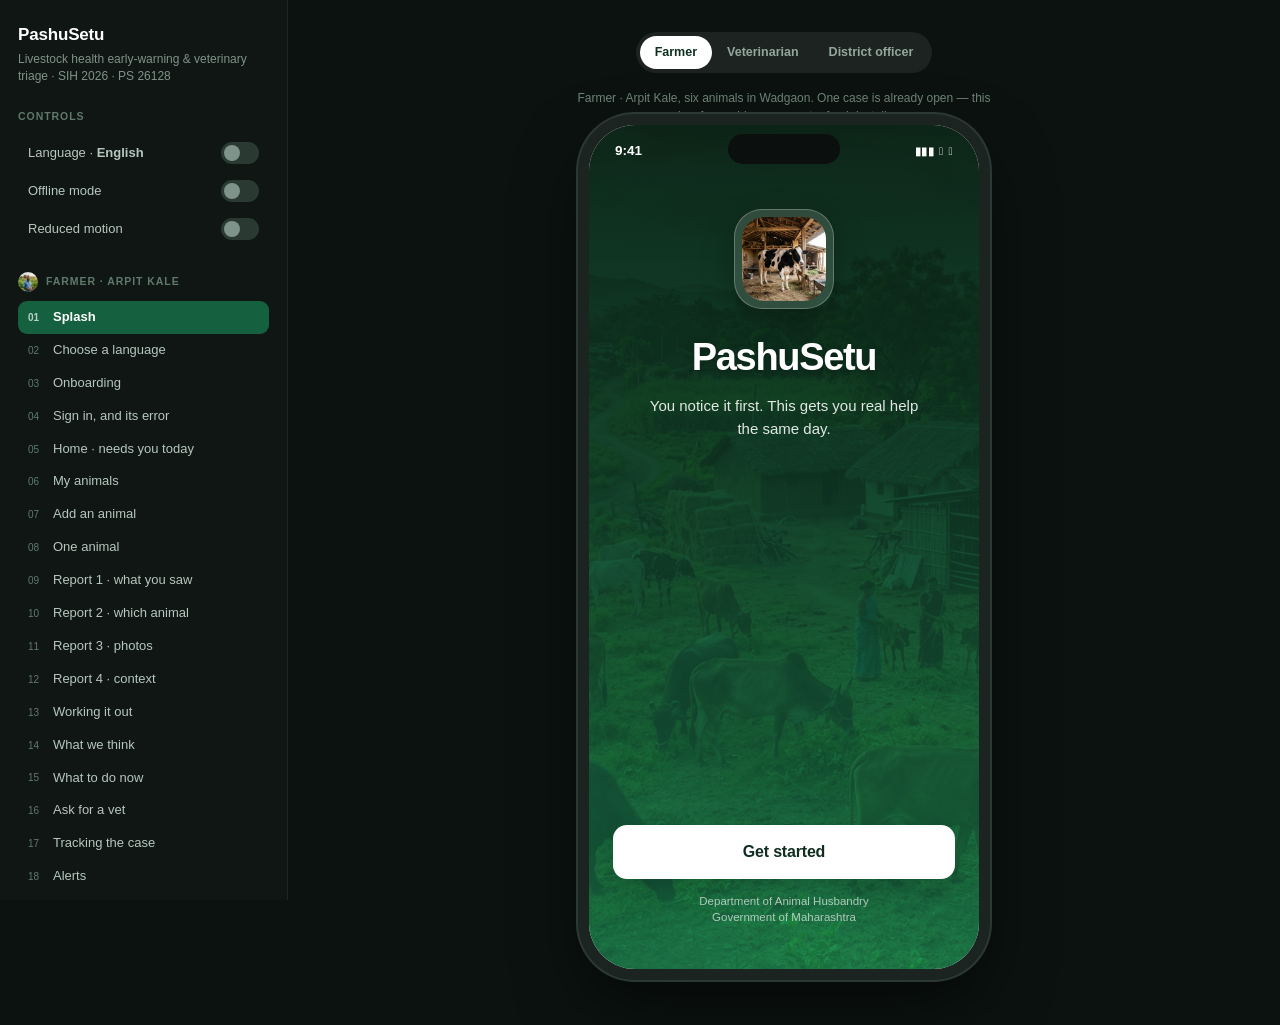
==== commit 78b017ef: "Add mobile responsive support and drawer menu" ====
--- a/index.html
+++ b/index.html
@@ -9,16 +9,19 @@
 <meta name="apple-mobile-web-app-status-bar-style" content="black-translucent">
 <meta name="apple-mobile-web-app-title" content="PashuSetu">
 <title>PashuSetu — Interactive Prototype</title>
-<link rel="manifest" href="/manifest.webmanifest">
-<link rel="icon" type="image/png" sizes="192x192" href="/icons/icon-192.png">
-<link rel="apple-touch-icon" href="/icons/icon-192.png">
+<link rel="manifest" href="manifest.webmanifest">
+<link rel="icon" type="image/png" sizes="192x192" href="icons/icon-192.png">
+<link rel="apple-touch-icon" href="icons/icon-192.png">
 <link rel="stylesheet" href="styles.css?v=1787933871">
 </head>
 <body>
 <div class="stage">
 
-  <aside class="panel">
-    <h1>PashuSetu</h1>
+  <aside class="panel" id="panel">
+    <div class="panel-header" style="display:flex;align-items:center;justify-content:space-between">
+      <h1>PashuSetu</h1>
+      <button class="panel-close-btn" id="panel-close" aria-label="Close menu">&times;</button>
+    </div>
     <div class="sub">Livestock health early-warning &amp; veterinary triage · SIH 2026 · PS 26128</div>
 
     <div class="grp">
@@ -29,30 +32,44 @@
     </div>
 
     <div class="grp" id="nav-farmer">
-      <div class="grp-t" style="display:flex;align-items:center;gap:8px"><img src="/images/farmer.png" style="width:20px;height:20px;border-radius:50%;object-fit:cover"> Farmer · Arpit Kale</div>
+      <div class="grp-t" style="display:flex;align-items:center;gap:8px"><img src="images/farmer.png" style="width:20px;height:20px;border-radius:50%;object-fit:cover"> Farmer · Arpit Kale</div>
     </div>
     <div class="grp" id="nav-vet">
-      <div class="grp-t" style="display:flex;align-items:center;gap:8px"><img src="/images/vet.png" style="width:20px;height:20px;border-radius:50%;object-fit:cover"> Veterinarian · Dr. Deshmukh</div>
+      <div class="grp-t" style="display:flex;align-items:center;gap:8px"><img src="images/vet.png" style="width:20px;height:20px;border-radius:50%;object-fit:cover"> Veterinarian · Dr. Deshmukh</div>
     </div>
     <div class="grp" id="nav-officer">
-      <div class="grp-t" style="display:flex;align-items:center;gap:8px"><img src="/images/officer.png" style="width:20px;height:20px;border-radius:50%;object-fit:cover"> District officer · Dr. Kulkarni</div>
+      <div class="grp-t" style="display:flex;align-items:center;gap:8px"><img src="images/officer.png" style="width:20px;height:20px;border-radius:50%;object-fit:cover"> District officer · Dr. Kulkarni</div>
     </div>
     <div class="grp" id="nav-states">
       <div class="grp-t">States &amp; edge cases</div>
     </div>
   </aside>
 
+  <div class="panel-scrim" id="panel-scrim"></div>
+
   <main class="devwrap">
-    <div class="devhead">
+    <div class="mob-bar" id="mob-bar">
+      <button class="mob-menu-btn" id="mob-menu-btn" aria-label="Open menu">
+        <svg width="20" height="20" viewBox="0 0 24 24" fill="none" stroke="currentColor" stroke-width="2" stroke-linecap="round"><path d="M3 12h18M3 6h18M3 18h18"/></svg>
+        <span>Menu</span>
+      </button>
+      <div class="role">
+        <button data-role="farmer" class="on">Farmer</button>
+        <button data-role="vet">Vet</button>
+        <button data-role="officer">Officer</button>
+      </div>
+    </div>
+
+    <div class="devhead desktop-only">
       <div class="role">
         <button data-role="farmer" class="on">Farmer</button>
         <button data-role="vet">Veterinarian</button>
         <button data-role="officer">District officer</button>
       </div>
     </div>
-    <div class="devnote" id="devnote">Tap through the app. Use the left panel to jump to any screen or toggle offline, language and reduced motion.</div>
+    <div class="devnote desktop-only" id="devnote">Tap through the app. Use the left panel to jump to any screen or toggle offline, language and reduced motion.</div>
 
-    <div class="device" style="margin-top:16px">
+    <div class="device" id="device">
       <div class="notch"></div>
       <div class="statusbar" id="sb">
         <span class="tabnum">9:41</span>
--- a/styles.css
+++ b/styles.css
@@ -593,12 +593,109 @@
 .rm .screen.in-f,.rm .screen.in-b{animation:fadeOnly 120ms both}
 @keyframes fadeOnly{from{opacity:0}to{opacity:1}}
 
-@media (max-width:1120px){
-  .panel{display:none}
-  .devwrap{padding:20px 12px 40px}
-}
-@media (max-height:900px){
-  .device{transform-origin:top center}
+/* mobile drawer & responsive layout */
+.panel-scrim {
+  position: fixed; inset: 0; background: rgba(0,0,0,.6); backdrop-filter: blur(4px);
+  z-index: 199; opacity: 0; pointer-events: none; transition: opacity var(--m-quick);
+}
+.panel-scrim.show { opacity: 1; pointer-events: auto; }
+
+.panel-close-btn {
+  display: none; width: 30px; height: 30px; border-radius: 50%; background: rgba(255,255,255,.12);
+  color: #fff; border: none; font-size: 18px; align-items: center; justify-content: center;
+  cursor: pointer; transition: background var(--m-instant); flex: none;
+}
+.panel-close-btn:hover { background: rgba(255,255,255,.24); }
+
+.mob-bar {
+  display: none; width: 100%; max-width: 480px; margin: 0 auto 10px;
+  background: rgba(16,22,19,.92); backdrop-filter: blur(12px);
+  border: 1px solid rgba(255,255,255,.1); border-radius: var(--r-full);
+  padding: 5px 8px 5px 12px; align-items: center; justify-content: space-between; gap: 8px; z-index: 100;
+}
+.mob-menu-btn {
+  display: inline-flex; align-items: center; gap: 6px; padding: 5px 10px;
+  border-radius: var(--r-full); background: rgba(255,255,255,.12); color: #fff;
+  font-size: 12.5px; font-weight: 650; border: none; transition: background var(--m-instant);
+}
+.mob-menu-btn:active { background: rgba(255,255,255,.25); transform: scale(.95); }
+
+@media (max-width: 1120px) {
+  .panel {
+    position: fixed; top: 0; left: 0; bottom: 0; z-index: 200; width: 300px; max-width: 85vw;
+    height: 100vh; transform: translateX(-100%); transition: transform var(--m-flow) var(--ease-flow);
+    box-shadow: 10px 0 30px rgba(0,0,0,.6); border-right: 1px solid rgba(255,255,255,.12);
+    display: block !important;
+  }
+  .panel.open { transform: translateX(0); }
+  .panel-close-btn { display: flex; }
+  .devwrap { padding: 12px 10px 24px; min-height: 100vh; }
+  .mob-bar { display: flex; }
+}
+
+@media (max-height: 900px) and (min-width: 769px) {
+  .device { transform-origin: top center; }
+}
+
+@media (max-width: 768px) {
+  html, body { overflow-x: hidden; height: 100%; }
+  .stage { flex-direction: column; min-height: 100dvh; width: 100%; overflow: hidden; }
+  .desktop-only { display: none !important; }
+  
+  .devwrap {
+    padding: 0; width: 100%; min-height: 100dvh; height: 100dvh;
+    display: flex; flex-direction: column; justify-content: flex-start; align-items: center;
+    overflow: hidden;
+  }
+  .mob-bar {
+    border-radius: 0; border-inline: none; border-top: none; margin: 0; width: 100%; max-width: 100%;
+    position: relative; z-index: 101; flex: none; height: 48px; padding: 4px 10px;
+    background: #0B120F; border-bottom: 1px solid rgba(255,255,255,.1);
+  }
+  .mob-bar .role button { padding: 5px 10px; font-size: 11.5px; }
+  
+  .device {
+    width: 100% !important; max-width: 100% !important; height: 100% !important; flex: 1;
+    border-radius: 0 !important; box-shadow: none !important; margin-top: 0 !important;
+    position: relative; overflow: hidden;
+  }
+  .notch { display: none !important; }
+  
+  .statusbar {
+    padding-top: env(safe-area-inset-top, 0px);
+  }
+  .body {
+    padding-top: calc(52px + env(safe-area-inset-top, 0px));
+  }
+  .body.nopad {
+    padding-top: 0;
+  }
+  .body.hasnav {
+    padding-bottom: calc(92px + env(safe-area-inset-bottom, 0px));
+  }
+  .nav {
+    padding-bottom: env(safe-area-inset-bottom, 0px);
+    height: calc(88px + env(safe-area-inset-bottom, 0px));
+  }
+  .footer {
+    padding-bottom: calc(12px + env(safe-area-inset-bottom, 0px));
+  }
+  .sheet {
+    padding-bottom: calc(22px + env(safe-area-inset-bottom, 0px));
+  }
+  .toast {
+    bottom: calc(100px + env(safe-area-inset-bottom, 0px));
+  }
+  .pill {
+    bottom: calc(104px + env(safe-area-inset-bottom, 0px));
+  }
+
+  /* fine-tune mobile spacing */
+  .pad { padding: 0 14px; }
+  .qa { gap: 6px; }
+  .qa button { padding: 12px 2px 9px; }
+  .tiles { gap: 7px; }
+  .tile { min-height: 88px; padding: 10px 4px 8px; }
 }
 
 
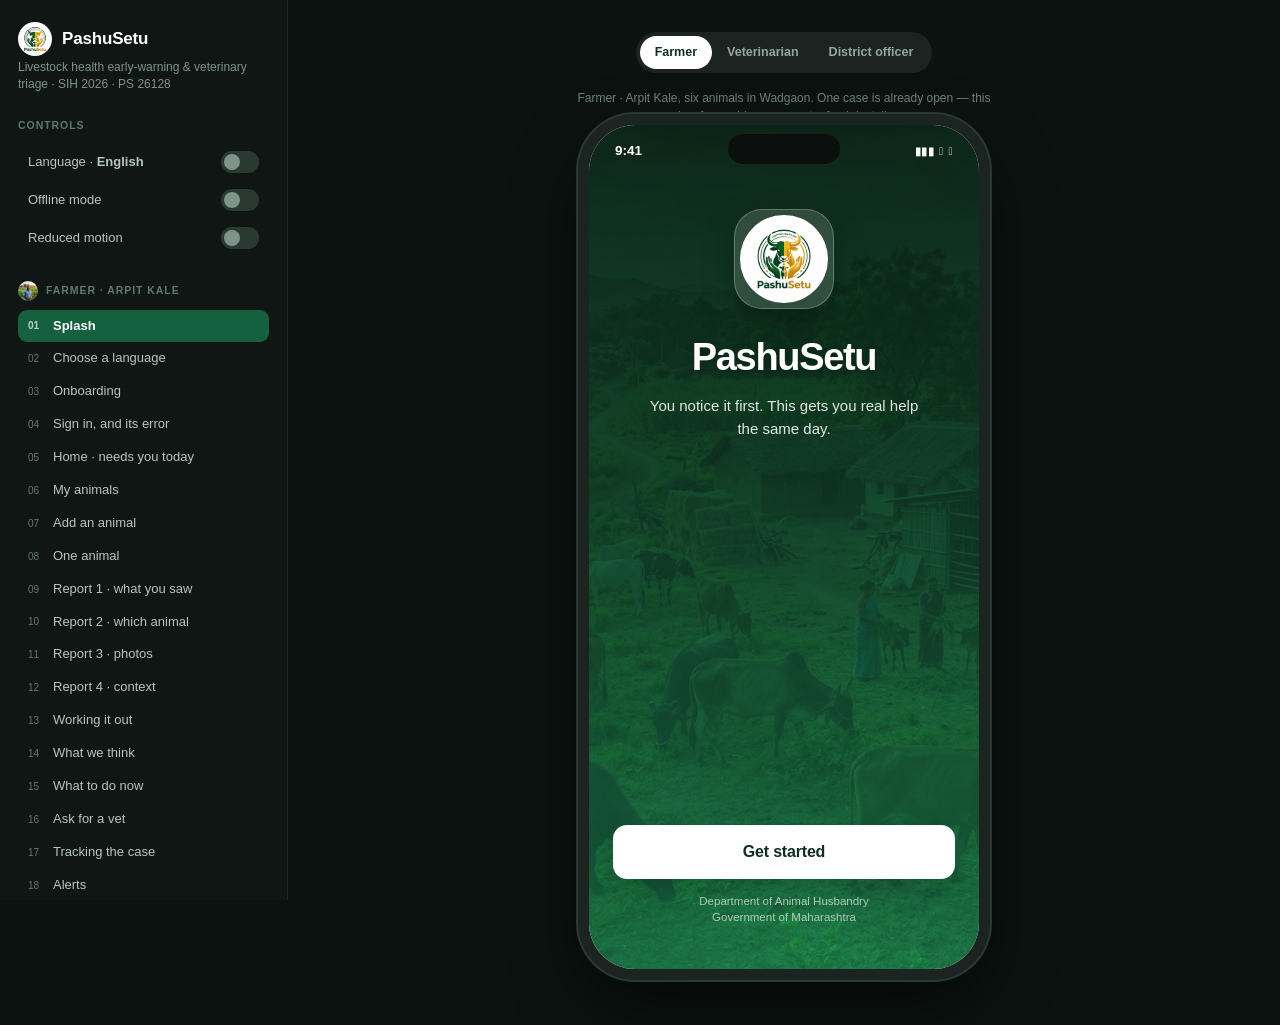
==== commit 76e09901: "Add official PashuSetu branding, native Jetpack Compose Android app codebase, and updated web protot" ====
--- a/index.html
+++ b/index.html
@@ -19,7 +19,7 @@
 
   <aside class="panel" id="panel">
     <div class="panel-header" style="display:flex;align-items:center;justify-content:space-between">
-      <h1>PashuSetu</h1>
+      <h1 style="display:flex;align-items:center;gap:10px"><img src="images/logo.png" style="width:34px;height:34px;border-radius:50%;object-fit:cover" alt="PashuSetu Logo"> PashuSetu</h1>
       <button class="panel-close-btn" id="panel-close" aria-label="Close menu">&times;</button>
     </div>
     <div class="sub">Livestock health early-warning &amp; veterinary triage · SIH 2026 · PS 26128</div>
